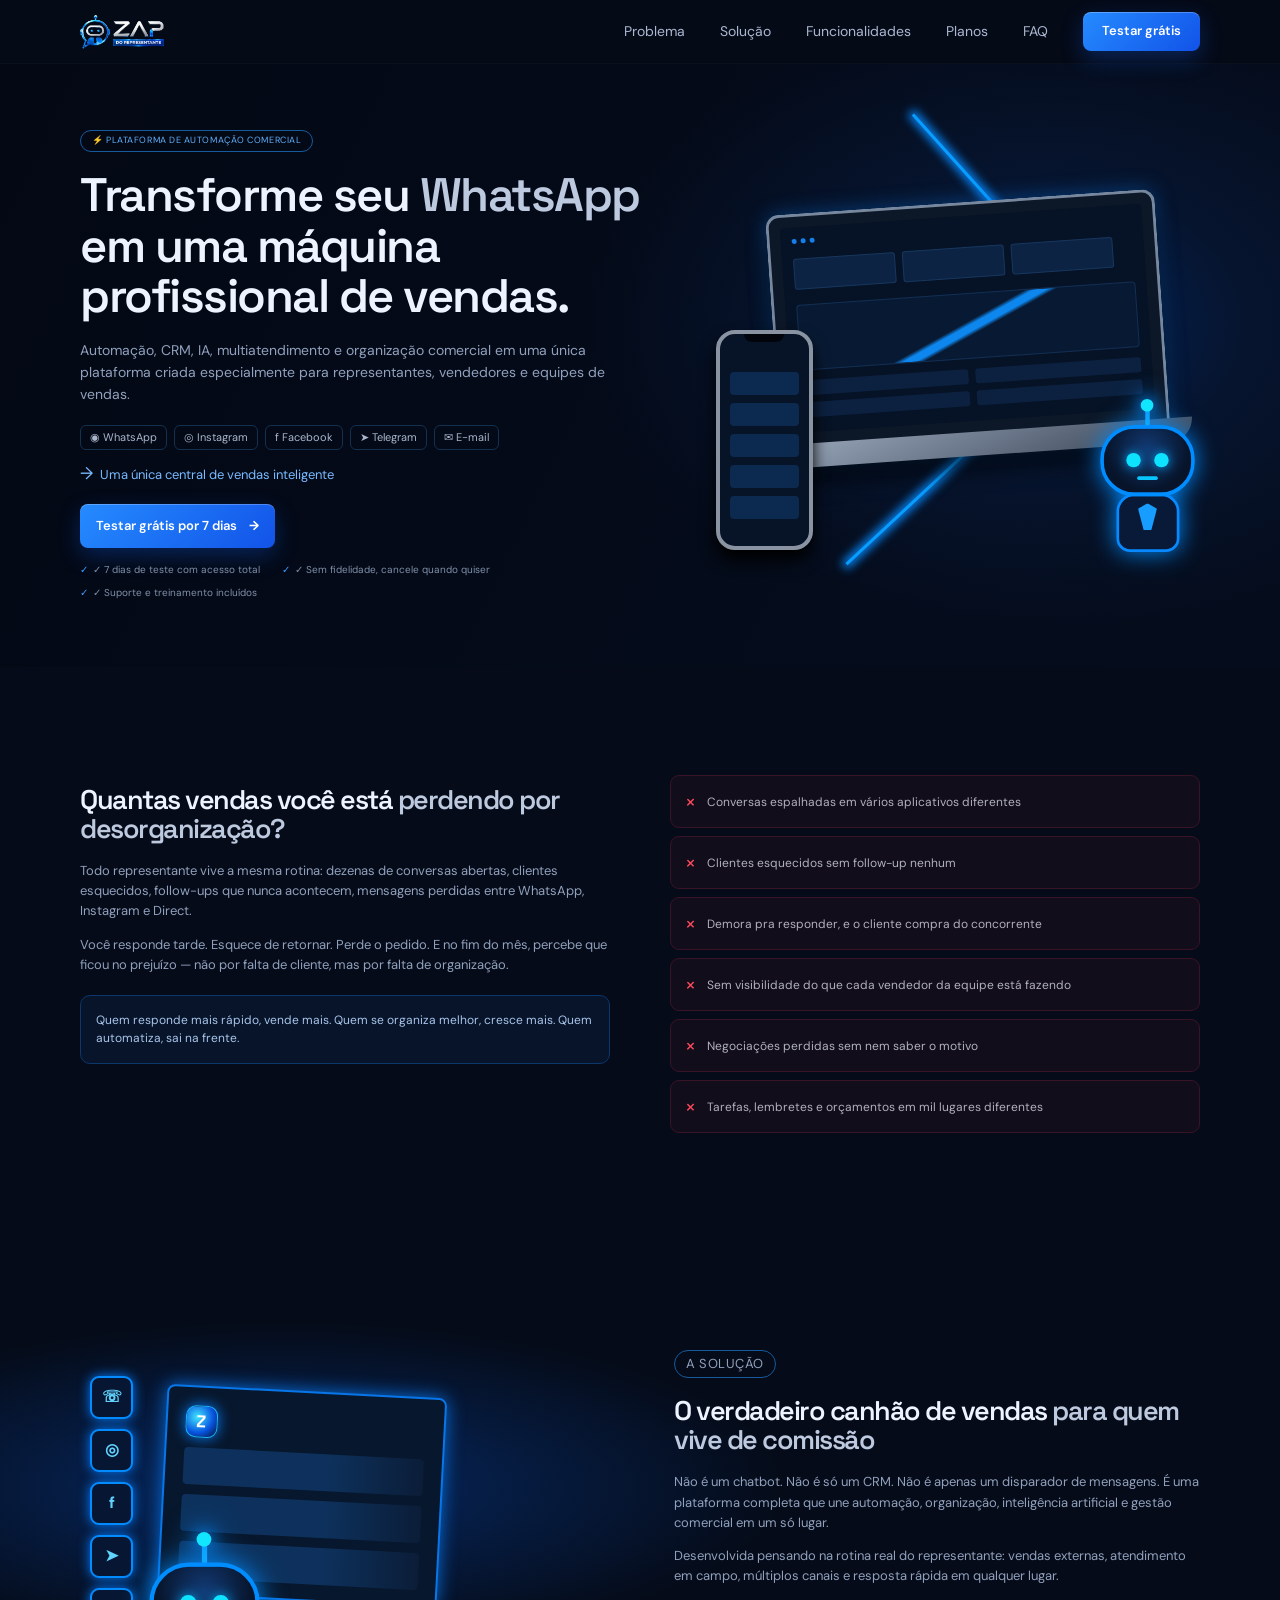
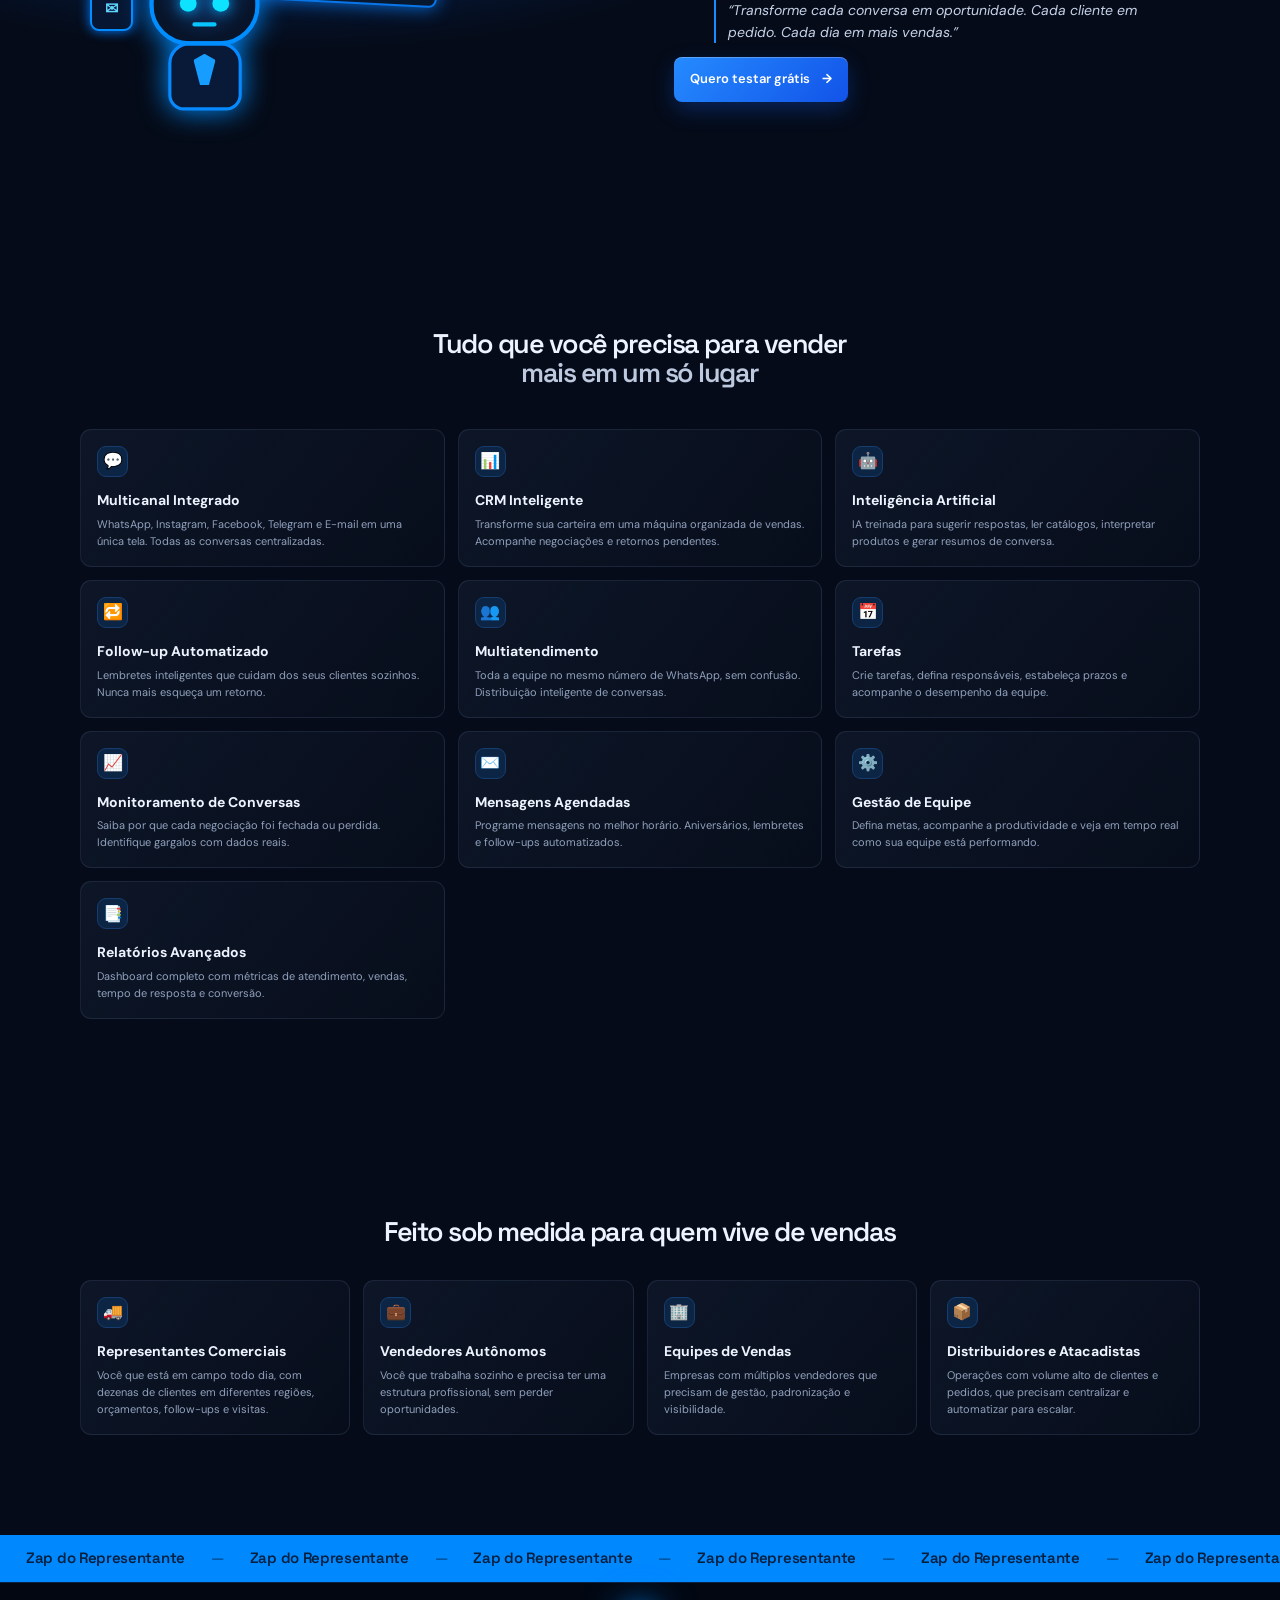
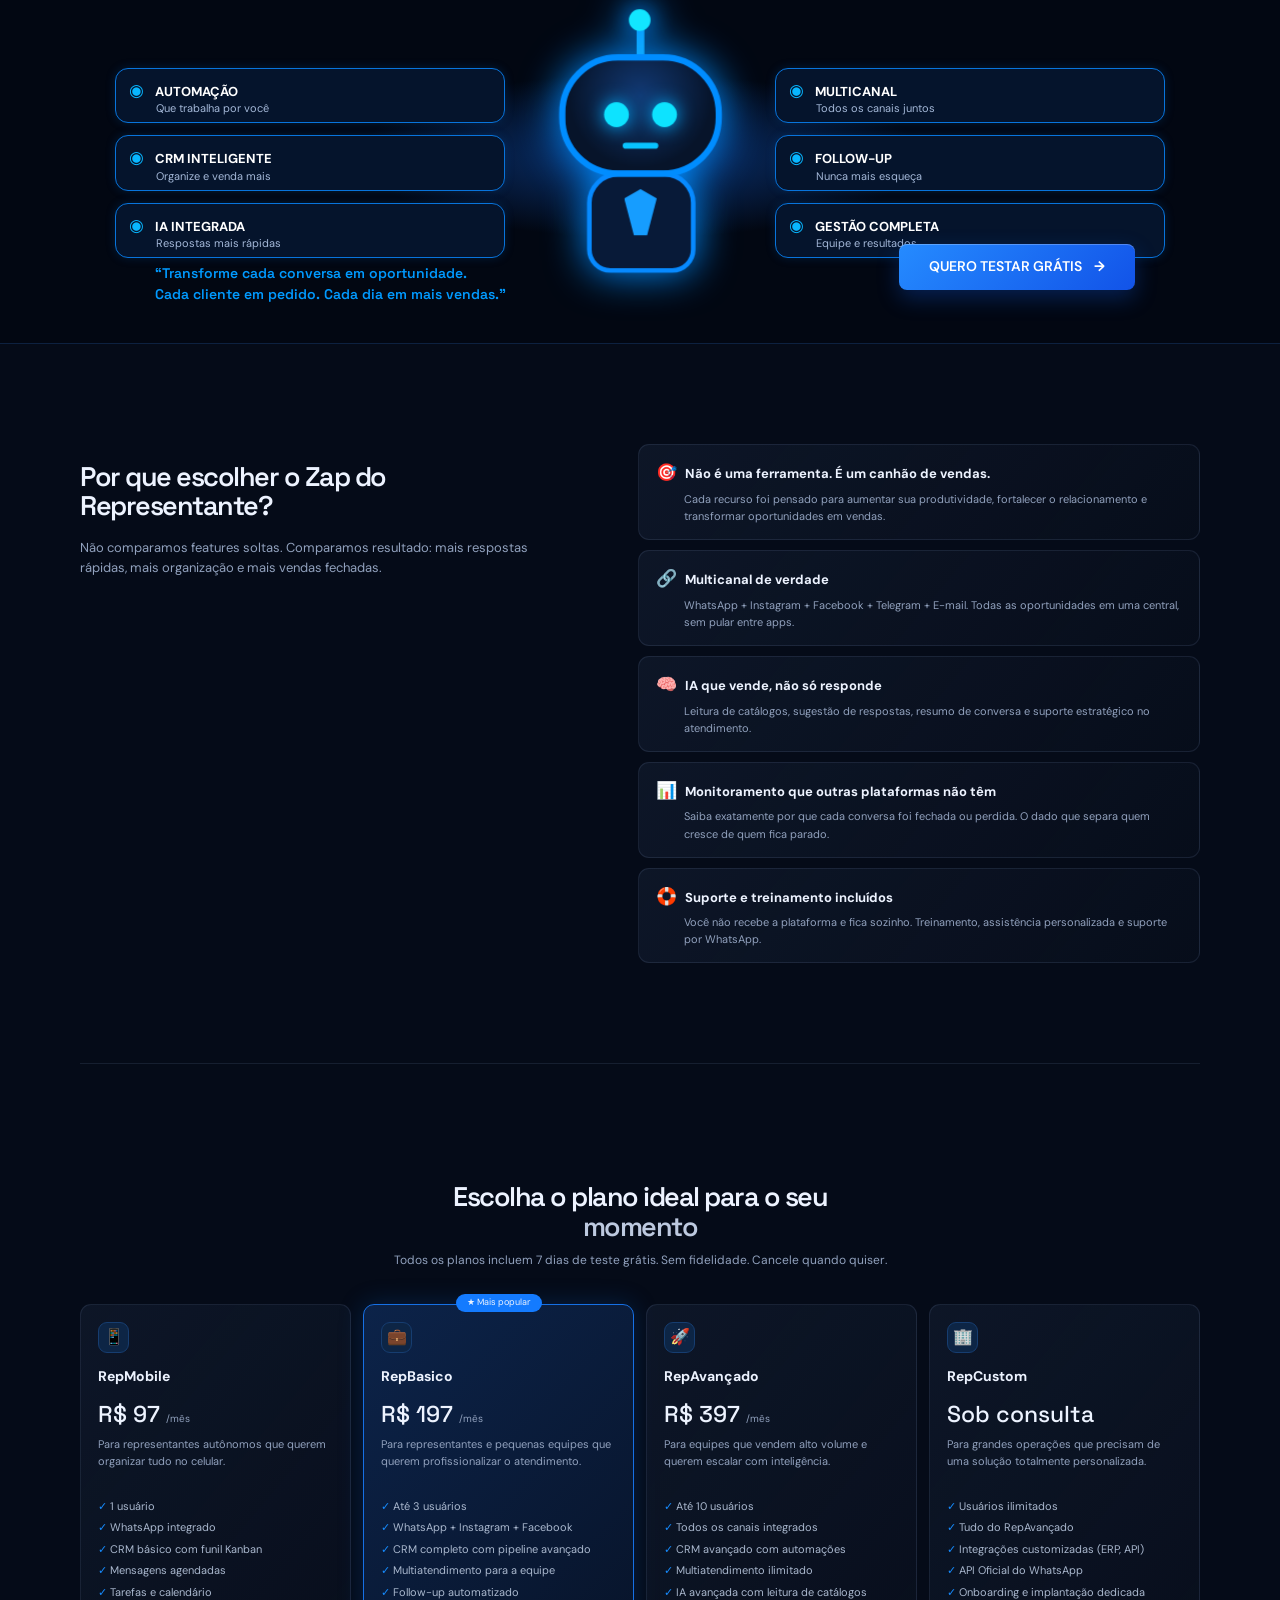
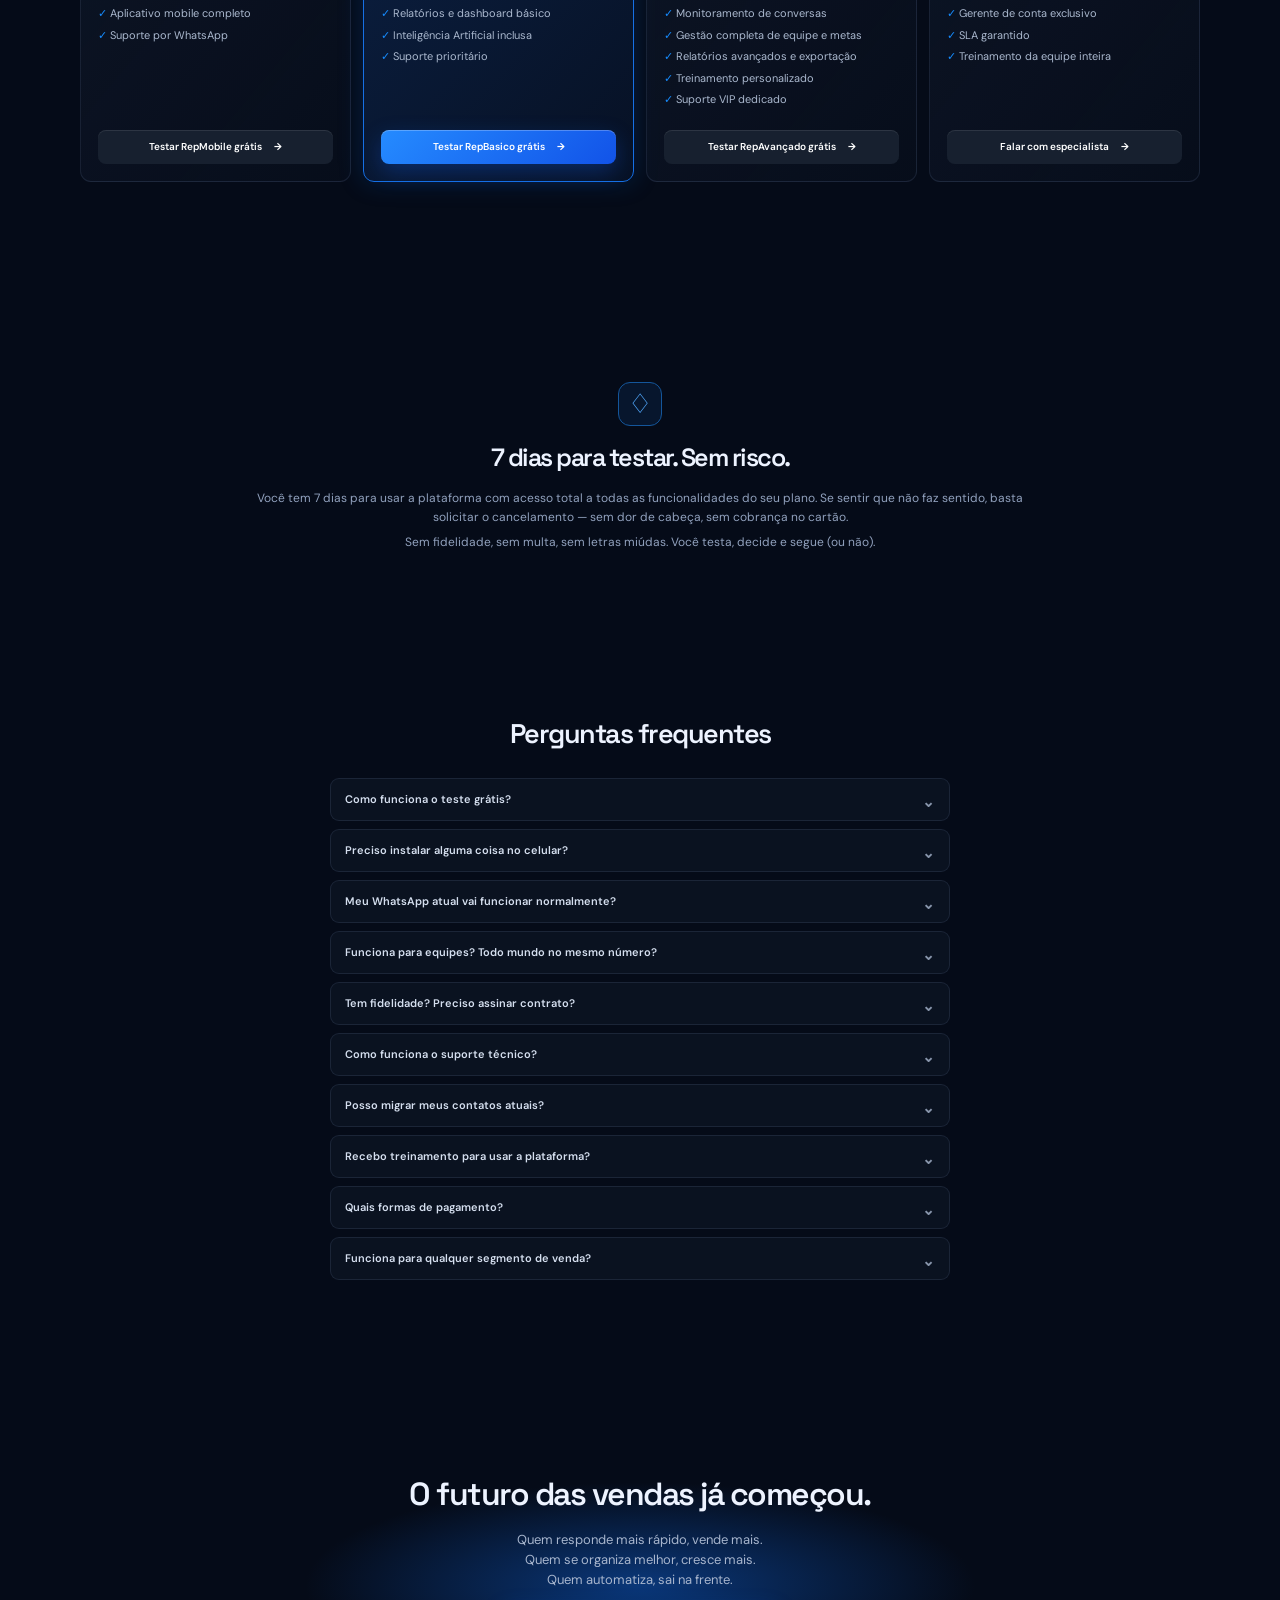
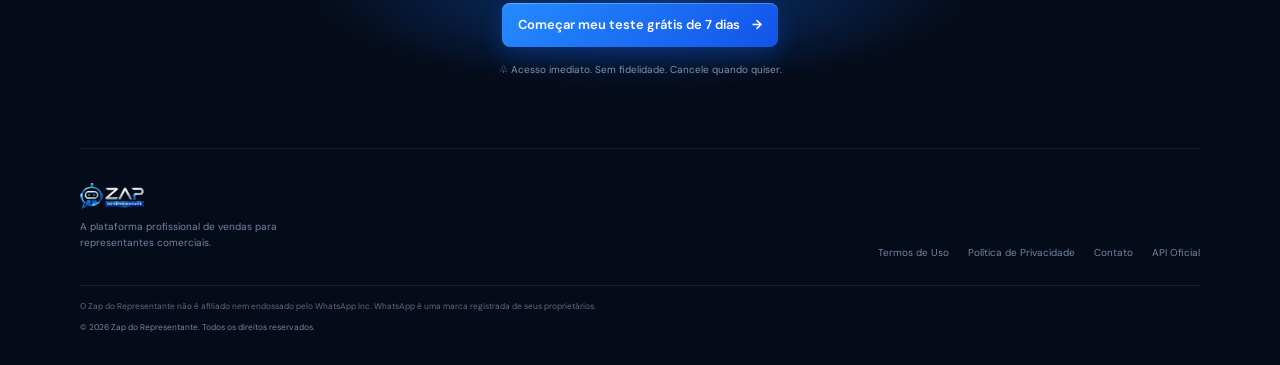
==== index.html @ e0dcef96 "feat: landing page do Zap do Representante Site estático a partir do design do Figma, com os ajustes" ====
<!doctype html>
<html lang="pt-BR">
  <head>
    <meta charset="UTF-8" />
    <meta name="viewport" content="width=device-width, initial-scale=1.0" />
    <meta name="description" content="Zap do Representante: automação comercial, CRM e atendimento multicanal para equipes de vendas." />
    <meta name="theme-color" content="#050b18" />
    <title>Zap do Representante | Venda mais, com organização</title>
    <link rel="canonical" href="https://zapdorepresentante.com/" />
    <link rel="icon" type="image/png" href="assets/img/icone.png" />
    <link rel="apple-touch-icon" href="assets/img/icone.png" />
    <meta property="og:type" content="website" />
    <meta property="og:locale" content="pt_BR" />
    <meta property="og:site_name" content="Zap do Representante" />
    <meta property="og:url" content="https://zapdorepresentante.com/" />
    <meta property="og:title" content="Zap do Representante | Venda mais, com organização" />
    <meta property="og:description" content="Automação, CRM, IA e multiatendimento em uma única plataforma para representantes, vendedores e equipes de vendas. 7 dias grátis." />
    <meta property="og:image" content="https://zapdorepresentante.com/assets/img/og.jpg" />
    <meta property="og:image:width" content="1200" />
    <meta property="og:image:height" content="630" />
    <meta name="twitter:card" content="summary_large_image" />
    <meta name="twitter:title" content="Zap do Representante | Venda mais, com organização" />
    <meta name="twitter:description" content="Automação, CRM, IA e multiatendimento em uma única plataforma para representantes, vendedores e equipes de vendas. 7 dias grátis." />
    <meta name="twitter:image" content="https://zapdorepresentante.com/assets/img/og.jpg" />
    <link rel="preconnect" href="https://fonts.googleapis.com" />
    <link rel="preconnect" href="https://fonts.gstatic.com" crossorigin />
    <link href="https://fonts.googleapis.com/css2?family=DM+Sans:wght@400;500;600;700&family=Space+Grotesk:wght@500;600;700&display=swap" rel="stylesheet" />
    <link rel="stylesheet" href="assets/css/styles.css" />
    <noscript><style>.reveal,.feature-card,.audience-card,.plan,.why-card{opacity:1;transform:none}</style></noscript>
  </head>
  <body>
    <header class="site-header" id="topo">
      <a class="brand" href="#topo" aria-label="Zap do Representante, início"><img src="assets/img/logo.png" alt="Zap do Representante" width="1022" height="413" /></a>
      <button class="menu-toggle" aria-controls="menu" aria-expanded="false" aria-label="Abrir menu"><span></span><span></span><span></span></button>
      <nav id="menu" class="main-nav" aria-label="Navegação principal">
        <a href="#problema">Problema</a><a href="#solucao">Solução</a><a href="#funcionalidades">Funcionalidades</a><a href="#planos">Planos</a><a href="#faq">FAQ</a>
        <a class="button button-small" href="https://app.zapdorepresentante.com/signup">Testar grátis</a>
      </nav>
    </header>

    <main>
      <section class="hero section-shell">
        <div class="hero-copy reveal">
          <p class="eyebrow">⚡ Plataforma de automação comercial</p>
          <h1>Transforme seu <span>WhatsApp</span> em uma máquina profissional de vendas.</h1>
          <p class="lead">Automação, CRM, IA, multiatendimento e organização comercial em uma única plataforma criada especialmente para representantes, vendedores e equipes de vendas.</p>
          <div class="channels"><span>◉ WhatsApp</span><span>◎ Instagram</span><span>f Facebook</span><span>➤ Telegram</span><span>✉ E-mail</span></div>
          <p class="arrow-line">Uma única central de vendas inteligente</p>
          <a class="button" href="https://app.zapdorepresentante.com/signup">Testar grátis por 7 dias <b>→</b></a>
          <div class="hero-notes"><span>✓ 7 dias de teste com acesso total</span><span>✓ Sem fidelidade, cancele quando quiser</span><span>✓ Suporte e treinamento incluídos</span></div>
        </div>
        <div class="hero-art reveal" aria-label="Painel de vendas em um notebook e celular">
          <div class="beam beam-one"></div><div class="beam beam-two"></div>
          <div class="laptop"><div class="screen"><div class="dashboard"><div class="dash-head"><i></i><i></i><i></i></div><div class="metrics"><b></b><b></b><b></b></div><div class="chart"></div><div class="dash-list"><span></span><span></span><span></span><span></span></div></div></div><div class="keyboard"></div></div>
          <div class="phone"><div class="phone-notch"></div><div class="phone-list"><b></b><b></b><b></b><b></b><b></b></div></div>
          <div class="bot"><div class="antenna"></div><div class="bot-head"><i></i><i></i><b></b></div><div class="bot-body"><i></i></div></div>
        </div>
      </section>

      <section id="problema" class="problem section-shell">
        <div><h2>Quantas vendas você está <span>perdendo por desorganização?</span></h2><p>Todo representante vive a mesma rotina: dezenas de conversas abertas, clientes esquecidos, follow-ups que nunca acontecem, mensagens perdidas entre WhatsApp, Instagram e Direct.</p><p>Você responde tarde. Esquece de retornar. Perde o pedido. E no fim do mês, percebe que ficou no prejuízo — não por falta de cliente, mas por falta de organização.</p><aside>Quem responde mais rápido, vende mais. Quem se organiza melhor, cresce mais. Quem automatiza, sai na frente.</aside></div>
        <ul class="pain-list"><li>Conversas espalhadas em vários aplicativos diferentes</li><li>Clientes esquecidos sem follow-up nenhum</li><li>Demora pra responder, e o cliente compra do concorrente</li><li>Sem visibilidade do que cada vendedor da equipe está fazendo</li><li>Negociações perdidas sem nem saber o motivo</li><li>Tarefas, lembretes e orçamentos em mil lugares diferentes</li></ul>
      </section>

      <section id="solucao" class="solution section-shell">
        <div class="solution-art"><div class="channel-stack"><b>☏</b><b>◎</b><b>f</b><b>➤</b><b>✉</b></div><div class="mini-dashboard"><span class="brand-mark">Z</span><div></div><div></div><div></div></div><div class="bot bot-small"><div class="antenna"></div><div class="bot-head"><i></i><i></i><b></b></div><div class="bot-body"><i></i></div></div></div>
        <div><p class="section-label">A solução</p><h2>O verdadeiro canhão de vendas <span>para quem vive de comissão</span></h2><p>Não é um chatbot. Não é só um CRM. Não é apenas um disparador de mensagens. É uma plataforma completa que une automação, organização, inteligência artificial e gestão comercial em um só lugar.</p><p>Desenvolvida pensando na rotina real do representante: vendas externas, atendimento em campo, múltiplos canais e resposta rápida em qualquer lugar.</p><blockquote>“Transforme cada conversa em oportunidade. Cada cliente em pedido. Cada dia em mais vendas.”</blockquote><a class="button" href="https://app.zapdorepresentante.com/signup">Quero testar grátis <b>→</b></a></div>
      </section>

      <section id="funcionalidades" class="section-shell features"><h2 class="centered">Tudo que você precisa para vender <span>mais em um só lugar</span></h2><div class="feature-grid" id="feature-grid"></div></section>
      <section class="section-shell audience"><h2 class="centered">Feito sob medida para quem vive de vendas</h2><div class="audience-grid" id="audience-grid"></div></section>
      <div class="marquee" aria-hidden="true"><div class="marquee-track"><span>Zap do Representante</span><span>Zap do Representante</span><span>Zap do Representante</span><span>Zap do Representante</span><span>Zap do Representante</span><span>Zap do Representante</span><span>Zap do Representante</span><span>Zap do Representante</span><span>Zap do Representante</span><span>Zap do Representante</span><span>Zap do Representante</span><span>Zap do Representante</span></div></div>
      <section class="bot-banner"><div class="bot-banner-inner"><div class="callout-list"><span>◉ <b>AUTOMAÇÃO</b><small>Que trabalha por você</small></span><span>◉ <b>CRM INTELIGENTE</b><small>Organize e venda mais</small></span><span>◉ <b>IA INTEGRADA</b><small>Respostas mais rápidas</small></span></div><div class="banner-bot bot"><div class="antenna"></div><div class="bot-head"><i></i><i></i><b></b></div><div class="bot-body"><i></i></div></div><div class="callout-list"><span>◉ <b>MULTICANAL</b><small>Todos os canais juntos</small></span><span>◉ <b>FOLLOW-UP</b><small>Nunca mais esqueça</small></span><span>◉ <b>GESTÃO COMPLETA</b><small>Equipe e resultados</small></span></div><div class="banner-quote">“Transforme cada conversa em oportunidade.<br> Cada cliente em pedido. Cada dia em mais vendas.”</div><a class="button" href="https://app.zapdorepresentante.com/signup">Quero testar grátis <b>→</b></a></div></section>
      <section class="why section-shell"><div><h2>Por que escolher o Zap do Representante?</h2><p>Não comparamos features soltas. Comparamos resultado: mais respostas rápidas, mais organização e mais vendas fechadas.</p></div><div class="why-list" id="why-list"><p class="why-note">Integração com API Oficial do WhatsApp disponível para operações que precisam de estabilidade e verificação.</p></div></section>
      <section id="planos" class="plans section-shell"><h2 class="centered">Escolha o plano ideal para o seu <span>momento</span></h2><p class="subtitle">Todos os planos incluem 7 dias de teste grátis. Sem fidelidade. Cancele quando quiser.</p><div class="plans-grid" id="plans-grid"></div></section>
      <section class="trial section-shell"><div class="shield">♢</div><h2>7 dias para testar. Sem risco.</h2><p>Você tem 7 dias para usar a plataforma com acesso total a todas as funcionalidades do seu plano. Se sentir que não faz sentido, basta solicitar o cancelamento — sem dor de cabeça, sem cobrança no cartão.</p><p>Sem fidelidade, sem multa, sem letras miúdas. Você testa, decide e segue (ou não).</p></section>
      <section id="faq" class="faq section-shell"><h2 class="centered">Perguntas frequentes</h2><div id="faq-list"></div></section>
      <section class="final-cta"><div><h2>O futuro das vendas já começou.</h2><p>Quem responde mais rápido, vende mais.<br>Quem se organiza melhor, cresce mais.<br>Quem automatiza, sai na frente.</p><a class="button" href="https://app.zapdorepresentante.com/signup">Começar meu teste grátis de 7 dias <b>→</b></a><small>♧ Acesso imediato. Sem fidelidade. Cancele quando quiser.</small></div></section>
    </main>
    <footer><div><a class="brand" href="#topo"><img src="assets/img/logo.png" alt="Zap do Representante" width="1022" height="413" /></a><p>A plataforma profissional de vendas para representantes comerciais.</p></div><div class="footer-links"><div class="socials"><a data-rede="instagram" aria-label="Instagram">◎</a><a data-rede="facebook" aria-label="Facebook">f</a><a data-rede="linkedin" aria-label="LinkedIn">in</a><a data-rede="email" aria-label="E-mail">✉</a></div><a href="https://app.zapdorepresentante.com/terms-of-use">Termos de Uso</a><a href="https://app.zapdorepresentante.com/privacy-policy">Política de Privacidade</a><a data-contato href="#planos">Contato</a><a href="#planos">API Oficial</a></div><small><span class="disclaimer">O Zap do Representante não é afiliado nem endossado pelo WhatsApp Inc. WhatsApp é uma marca registrada de seus proprietários.</span>© 2026 Zap do Representante. Todos os direitos reservados.</small></footer>
    <script src="assets/js/main.js"></script>
  </body>
</html>
---- assets/css/styles.css ----
:root{--bg:#050b18;--surface:#0a1222;--surface-2:#0d1728;--line:rgba(151,175,216,.12);--text:#edf3ff;--muted:#91a1bd;--blue:#087dff;--cyan:#03b9ff;--max:1120px}*{box-sizing:border-box}html{scroll-behavior:smooth}body{margin:0;background:var(--bg);color:var(--text);font-family:"DM Sans",sans-serif;line-height:1.55}a{text-decoration:none;color:inherit}.site-header{height:64px;background:#050a17;display:flex;align-items:center;justify-content:space-between;padding:0 max(28px,calc((100% - var(--max))/2));position:sticky;top:0;z-index:20;border-bottom:1px solid rgba(255,255,255,.025)}.brand{display:flex;align-items:center;gap:8px;font:600 18px "Space Grotesk";letter-spacing:-.7px}.brand small{font:700 5px "DM Sans";display:block;letter-spacing:.3px;text-align:center;color:#58aaff}.brand-mark{height:32px;width:32px;display:grid;place-items:center;border-radius:10px;color:white;font:bold 17px "Space Grotesk";background:radial-gradient(circle at 35% 35%,#40e6ff,#0752df 58%,#071229);border:1px solid #17b7ff;box-shadow:0 0 14px #057eff}.main-nav{display:flex;align-items:center;gap:35px;color:#aab7d0;font-size:14px}.main-nav>a:not(.button):hover{color:#fff}.button{display:inline-flex;align-items:center;justify-content:center;gap:12px;padding:12px 16px;border-radius:8px;color:#fff;font-size:13px;font-weight:600;background:linear-gradient(135deg,#258bff,#1253e8);box-shadow:0 8px 22px rgba(17,99,255,.28),inset 0 1px rgba(255,255,255,.25);transition:transform .2s,filter .2s}.button:hover{transform:translateY(-2px);filter:brightness(1.14)}.button-small{padding:9px 19px}.menu-toggle{display:none;background:none;border:0}.section-shell{max-width:var(--max);margin:auto;padding:100px 0}.hero{max-width:none;min-height:515px;padding:66px max(36px,calc((100% - var(--max))/2));display:grid;grid-template-columns:1.06fr .94fr;align-items:center;overflow:hidden;position:relative;background:radial-gradient(ellipse 55% 80% at 81% 43%,#05245a 0%,#06142e 30%,transparent 64%),linear-gradient(115deg,#030814,#050d1d)}.hero h1,.section-shell h2,.final-cta h2{font:600 clamp(31px,4vw,47px)/1.08 "Space Grotesk";letter-spacing:-1.5px;margin:18px 0}.hero h1 span,h2 span{color:#bdc9df}.lead{max-width:570px;color:var(--muted);font-size:14px}.eyebrow,.section-label{width:max-content;margin:0;padding:3px 11px;border:1px solid #165a9d;border-radius:999px;color:#61aef8;text-transform:uppercase;letter-spacing:.55px;font-size:9px}.channels{display:flex;gap:7px;flex-wrap:wrap;margin:20px 0 10px}.channels span{border:1px solid #14304f;padding:3px 9px;border-radius:6px;font-size:11px;color:#a9b6cb}.arrow-line{font-size:13px;color:#7abaff;margin:0 0 17px}.arrow-line:before{content:'→';font-size:17px;margin-right:7px}.hero-notes{display:flex;flex-wrap:wrap;gap:8px 22px;margin-top:14px;color:#8090a9;font-size:10px}.hero-notes span:before{content:'✓';color:#3d9dff;margin-right:5px}.hero-art{height:420px;position:relative}.beam{position:absolute;height:3px;width:70%;background:#079eff;box-shadow:0 0 10px 3px #078aff;transform:rotate(48deg);right:-20px;top:95px}.beam-two{transform:rotate(-43deg);top:282px;right:35px}.laptop{width:390px;height:248px;border:3px solid #77879d;border-bottom:11px solid #465365;border-radius:13px 13px 5px 5px;position:absolute;right:7%;top:47px;transform:rotate(-4deg);background:#0c1727;box-shadow:0 21px 20px #0008,0 0 20px #0c78e466}.screen{margin:11px;height:205px;border-radius:4px;background:#061225;padding:11px}.dash-head{display:flex;gap:4px}.dash-head i{height:5px;width:5px;border-radius:50%;background:#147fea}.metrics{display:flex;gap:7px;margin:15px 0}.metrics b{width:30%;height:31px;border-radius:3px;background:#0c2344;border:1px solid #17375f}.chart{height:66px;border:1px solid #132f54;border-radius:4px;background:linear-gradient(155deg,transparent 48%,#0d86ee 50% 53%,transparent 55%),#081a33}.dash-list{display:grid;grid-template-columns:1fr 1fr;gap:7px;margin-top:10px}.dash-list span{height:15px;background:#0c2140;border-radius:3px}.keyboard{height:24px;margin:0 -25px;background:linear-gradient(160deg,#9caabe,#3b4657);border-radius:0 0 30px 30px}.phone{position:absolute;left:8%;bottom:25px;height:220px;width:97px;border:4px solid #8993a2;border-radius:19px;background:#071326;box-shadow:0 10px 16px #000}.phone-notch{width:40px;height:8px;border-radius:0 0 8px 8px;background:#02050b;margin:auto}.phone-list{padding:22px 10px}.phone-list b{display:block;height:23px;border-radius:4px;background:#0c294f;margin:8px 0}.bot{position:absolute;filter:drop-shadow(0 0 13px #008dff)}.bot-head{width:105px;height:79px;border:4px solid #008dff;border-radius:38px;background:radial-gradient(circle at 50% 32%,#123a75,#07142a 68%);position:relative}.bot-head i{position:absolute;width:16px;height:16px;background:#0de3ff;border-radius:50%;top:27px;box-shadow:0 0 12px #00aeff}.bot-head i:first-child{left:25px}.bot-head i:nth-child(2){right:25px}.bot-head b{position:absolute;background:#08c4ff;height:4px;width:23px;border-radius:5px;bottom:14px;left:37px}.antenna{height:22px;width:5px;background:#0da8ff;position:absolute;left:50px;top:-20px}.antenna:before{content:'';position:absolute;width:14px;height:14px;border-radius:50%;background:#12e6ff;left:-5px;top:-9px;box-shadow:0 0 15px #008cff}.bot-body{height:65px;width:70px;border:3px solid #078aff;border-radius:20px 20px 15px 15px;margin:-3px auto 0;background:#081a38}.bot-body i{display:block;background:#169dff;width:21px;height:30px;clip-path:polygon(50% 0,100% 20%,70% 100%,30% 100%,0 20%);margin:8px auto}.hero-art>.bot{right:0;bottom:16px;transform:scale(.9)}.problem{display:grid;grid-template-columns:1fr 1fr;gap:60px}.problem h2,.solution h2,.why h2{font-size:27px}.problem p,.solution p,.why p{font-size:13px;color:var(--muted)}.problem aside{background:#07142a;border:1px solid #0b376d;border-radius:10px;padding:15px;color:#a9c5ea;font-size:12px;margin-top:20px}.pain-list{padding:0;margin:0;align-self:center;list-style:none}.pain-list li{background:#110d1b;border:1px solid #391326;color:#b1b0bd;border-radius:9px;padding:10px 14px;margin:8px 0;font-size:12px}.pain-list li:before{content:'×';color:#ff4a5d;font-size:20px;vertical-align:-2px;margin-right:11px}.solution{display:grid;grid-template-columns:1fr 1fr;gap:68px;align-items:center;max-width:none;padding:100px max(36px,calc((100% - var(--max))/2));background:radial-gradient(ellipse at 22% 43%,#062963,transparent 36%)}.solution-art{height:370px;position:relative}.channel-stack{position:absolute;display:grid;gap:10px;left:10px;top:35px}.channel-stack b{width:43px;height:43px;display:grid;place-items:center;border:2px solid #038cff;color:#60d4ff;background:#071733;border-radius:9px;box-shadow:0 0 12px #007bff}.mini-dashboard{width:280px;height:210px;position:absolute;top:50px;left:82px;background:#07172d;border:2px solid #0876e8;border-radius:8px;transform:rotate(3deg);padding:18px;box-shadow:0 0 18px #086dda}.mini-dashboard>div{height:37px;margin:10px 0;background:linear-gradient(90deg,#0d315c 60%,#0b1d38);border-radius:4px}.bot-small{left:72px;bottom:4px;transform:scale(1.05)}.solution blockquote{border-left:2px solid #168eff;padding-left:12px;color:#c7d3e8;font-style:italic;font-size:14px}.centered{text-align:center;font-size:27px!important}.centered span{display:block}.feature-grid{display:grid;grid-template-columns:repeat(3,1fr);gap:13px;margin-top:42px}.feature-card,.audience-card,.plan,.why-card{border:1px solid var(--line);border-radius:11px;background:linear-gradient(130deg,rgba(18,28,47,.68),rgba(9,16,30,.5));padding:16px;transition:transform .25s,border-color .25s}.feature-card:hover,.audience-card:hover,.plan:hover,.why-card:hover{transform:translateY(-4px);border-color:#1765bd}.feature-card i,.audience-card i,.plan>i{height:31px;width:31px;display:grid;place-items:center;border-radius:9px;background:#0d2545;border:1px solid #163d70;font-style:normal}.feature-card h3,.audience-card h3,.plan h3{font-size:14px;margin:13px 0 4px}.feature-card p,.audience-card p{color:var(--muted);font-size:11px;margin:0}.audience{padding-top:80px}.audience-grid{display:grid;grid-template-columns:repeat(4,1fr);gap:13px;margin-top:34px}.bot-banner{background:radial-gradient(ellipse at 50% 48%,#0a3475,transparent 31%),#020712;border-block:1px solid #0d2140}.bot-banner-inner{max-width:1050px;margin:auto;min-height:360px;position:relative;display:grid;grid-template-columns:1fr 230px 1fr;align-items:center;gap:20px}.callout-list{display:grid;gap:12px}.callout-list span{border:1px solid #0874dc;background:#05142c;border-radius:13px;padding:8px 13px;color:#08b6ff;font-size:17px;box-shadow:0 0 10px #0652a544}.callout-list b{font-size:13px;color:#fff;display:inline-block;margin-left:6px}.callout-list small{font-size:11px;color:#a4b8d8;display:block;margin-left:27px;line-height:1}.banner-bot{position:relative;margin:auto;transform:scale(1.55)}.banner-quote{position:absolute;bottom:39px;left:40px;color:#009aff;font:600 14px/1.45 "Space Grotesk"}.bot-banner .button{position:absolute;right:30px;bottom:53px;text-transform:uppercase;font-size:14px;padding-inline:30px}.why{display:grid;grid-template-columns:.92fr 1.08fr;gap:80px}.why-list{display:grid;gap:10px}.why-card{padding:14px 17px}.why-card i{font-style:normal;font-size:17px;margin-right:8px}.why-card h3{display:inline;font-size:13px}.why-card p{font-size:11px;margin:5px 0 0 28px}.plans{border-top:1px solid var(--line)}.subtitle{text-align:center;color:var(--muted);font-size:12px;margin:-8px 0 35px}.plans-grid{display:grid;grid-template-columns:repeat(4,1fr);gap:12px}.plan{position:relative;padding:17px;display:flex;flex-direction:column}.plan.popular{border-color:#1670e5;background:linear-gradient(135deg,#0c2349,#071124);box-shadow:0 0 25px #0b5cc142}.plan em{font-style:normal;position:absolute;top:-11px;left:50%;transform:translateX(-50%);white-space:nowrap;background:#147bff;padding:2px 11px;border-radius:9px;font-size:9px}.price{font:500 23px "Space Grotesk";margin:7px 0}.price small{font:400 10px "DM Sans";color:var(--muted)}.plan>p{font-size:11px;color:var(--muted);min-height:50px;margin:0}.plan ul{padding:0;list-style:none;color:#aab8ce;font-size:11px;line-height:1.95;margin:10px 0 auto}.plan li::first-letter{color:#168cff}.plan .button{margin-top:20px;font-size:10px;padding:9px}.button-muted{background:#17202f;box-shadow:inset 0 1px #ffffff18}.trial{text-align:center;max-width:800px;padding-bottom:92px}.trial h2{font-size:25px}.trial p{color:var(--muted);font-size:12px;margin:7px 0}.shield{height:44px;width:44px;margin:auto;border-radius:12px;display:grid;place-items:center;color:#52aaff;border:1px solid #14569b;background:#07162d;font-size:27px}.faq{max-width:620px;padding-top:50px}.faq h2{margin-bottom:30px}details{border:1px solid var(--line);background:#0a1220;border-radius:9px;padding:0 14px;margin:8px 0;color:#d5dfef;font-size:11px}summary{padding:12px 0;cursor:pointer;list-style:none;font-weight:600}summary b{float:right;color:#8996ac;font-size:15px;transition:transform .2s}details[open] summary b{transform:rotate(180deg)}details p{color:var(--muted);padding:0 0 12px;margin:0}.final-cta{min-height:360px;display:grid;place-items:center;text-align:center;background:radial-gradient(ellipse at 50% 55%,#0a3779,transparent 37%)}.final-cta h2{font-size:32px}.final-cta p{font-size:13px;color:#a7b5cd}.final-cta small{display:block;color:#8190a5;font-size:10px;margin-top:15px}footer{max-width:var(--max);margin:auto;padding:34px 0 30px;border-top:1px solid var(--line);display:grid;grid-template-columns:1fr auto;gap:25px;color:#75859f;font-size:10px}footer p{max-width:240px}.footer-links{display:flex;gap:19px;align-items:end}.socials{position:absolute;margin-top:-29px;display:flex;gap:8px}.socials a{height:26px;width:26px;border:1px solid var(--line);border-radius:7px;display:grid;place-items:center;font-size:12px}footer small{grid-column:1/-1;border-top:1px solid var(--line);padding-top:15px}.reveal,.feature-card,.audience-card,.plan,.why-card{opacity:0;transform:translateY(16px);transition:opacity .55s ease,transform .55s ease}.visible{opacity:1;transform:none}@media(max-width:800px){.site-header{padding:0 20px}.menu-toggle{display:grid;gap:4px}.menu-toggle span{display:block;width:23px;height:2px;background:#dbe7ff}.main-nav{display:none;position:absolute;top:63px;left:0;right:0;padding:20px;background:#071022;flex-direction:column;gap:20px;border-bottom:1px solid var(--line)}.main-nav.open{display:flex}.hero,.solution{grid-template-columns:1fr;padding-inline:24px}.hero{padding-top:55px}.hero-art{height:335px;transform:scale(.82);transform-origin:center top}.hero h1{font-size:37px}.problem,.why{grid-template-columns:1fr;padding-inline:24px;gap:35px}.section-shell{padding:70px 24px}.feature-grid{grid-template-columns:1fr 1fr}.audience-grid,.plans-grid{grid-template-columns:1fr 1fr}.bot-banner-inner{padding:45px 24px 140px;grid-template-columns:1fr 1fr;gap:10px}.banner-bot{display:none}.banner-quote{left:24px;bottom:83px}.bot-banner .button{left:24px;right:auto;bottom:25px}.solution-art{order:2}.solution>div:last-child{order:1}footer{margin:0 24px}.footer-links{flex-wrap:wrap}.callout-list span{font-size:12px}}@media(max-width:480px){.hero-art{margin-left:-28px}.laptop{right:-15px}.phone{left:10px}.feature-grid,.audience-grid,.plans-grid{grid-template-columns:1fr}.hero-notes{display:grid;gap:5px}.channels{gap:4px}.bot-banner-inner{grid-template-columns:1fr}.callout-list:last-of-type{display:none}.centered{font-size:25px!important}footer{grid-template-columns:1fr}.footer-links{align-items:start;gap:12px}}

/* ===== logo real (substitui o "Z" desenhado em CSS) ===== */
.brand img{height:34px;width:auto;display:block}
footer .brand img{height:26px}

/* ===== faixa rolante da marca (existe no design do Figma) ===== */
.marquee{overflow:hidden;background:#0088ff;padding:11px 0;white-space:nowrap}
.marquee-track{display:inline-flex;gap:26px;padding-left:26px;animation:marquee 38s linear infinite;will-change:transform}
.marquee-track span{font:600 15px "Space Grotesk";color:#03203f;letter-spacing:-.3px}
.marquee-track span::after{content:'—';margin-left:26px;opacity:.5}
@keyframes marquee{to{transform:translateX(-50%)}}

/* ===== nota da API Oficial, na seção "Por que escolher" ===== */
.why-note{margin:2px 0 0;padding:12px 16px;border:1px dashed #1765bd;border-radius:11px;background:rgba(43,127,255,.06);color:#a9c5ea;font-size:11px;line-height:1.5}

/* ===== aviso legal do WhatsApp, no rodapé ===== */
.disclaimer{display:block;color:#5d6b80;margin-bottom:8px;line-height:1.5}

/* respeita quem pediu menos animação no sistema */
@media(prefers-reduced-motion:reduce){
  .marquee-track{animation:none}
  .reveal,.feature-card,.audience-card,.plan,.why-card{opacity:1;transform:none;transition:none}
}
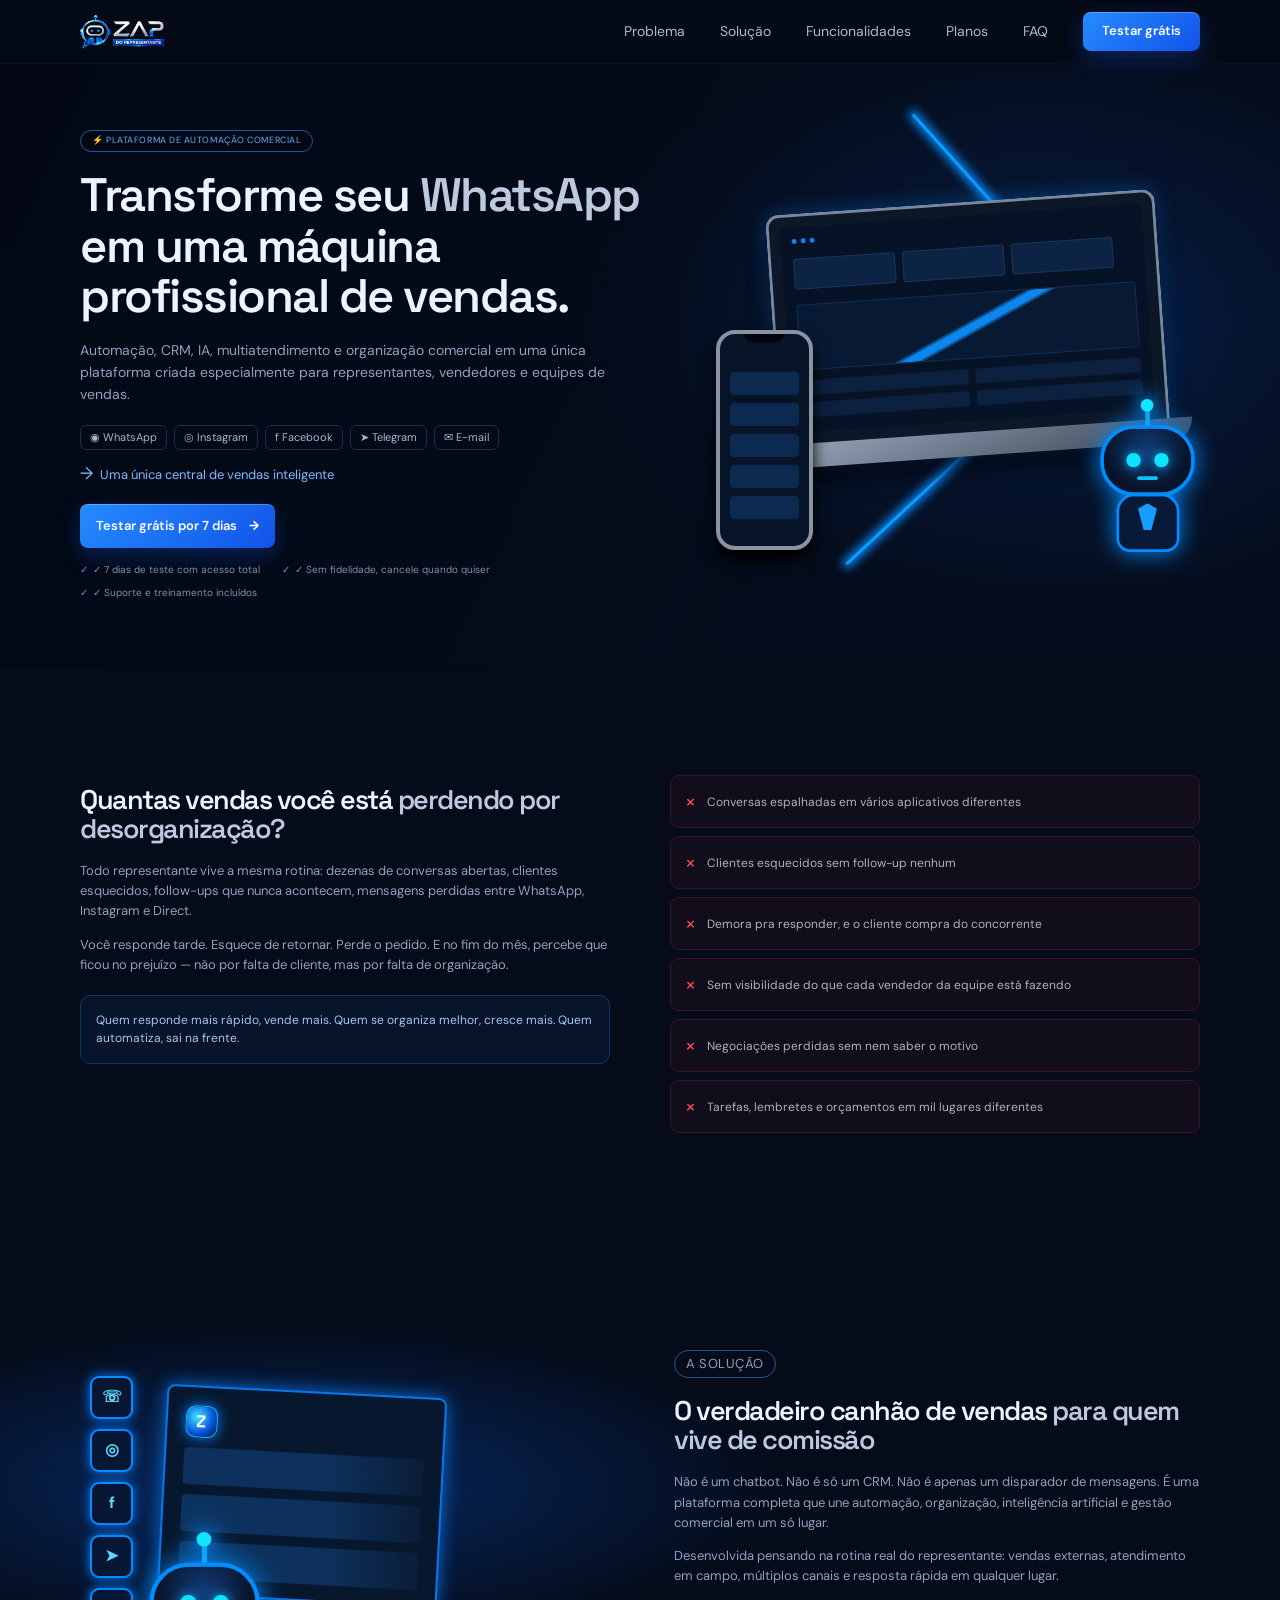
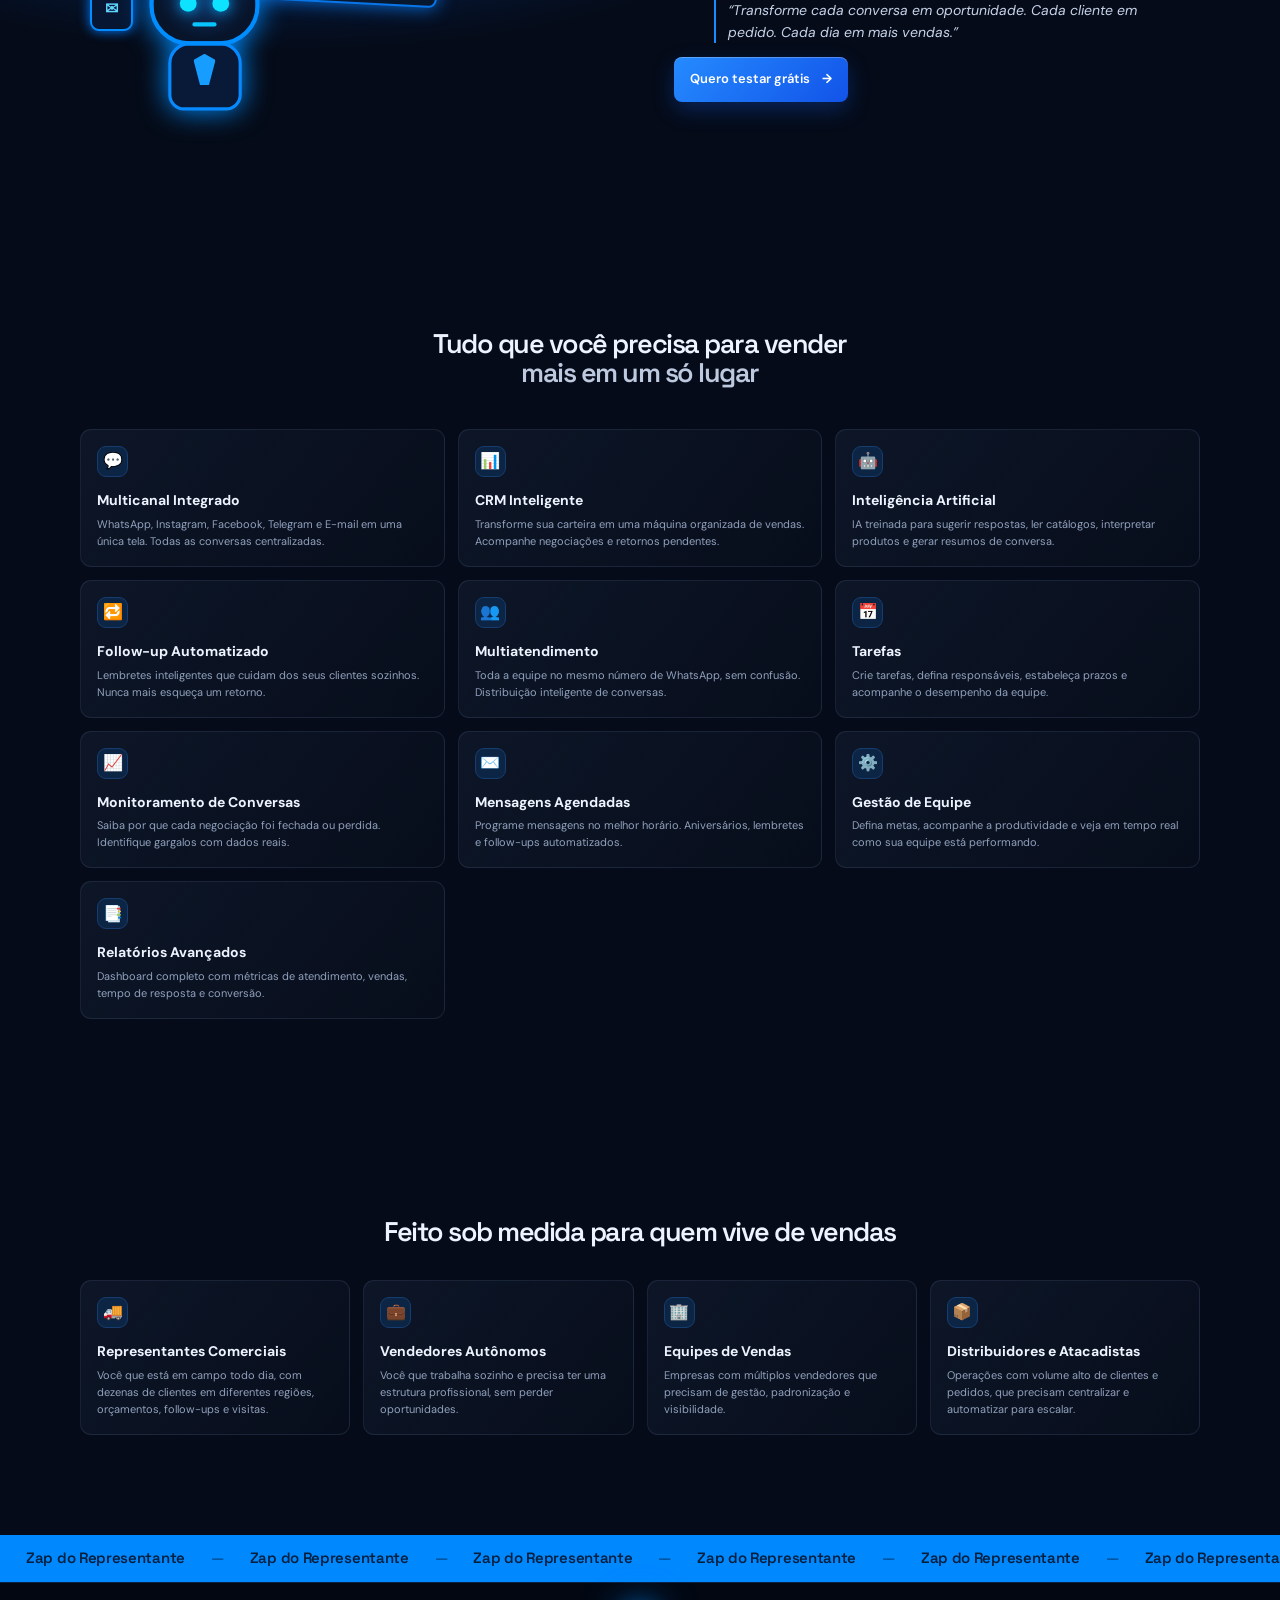
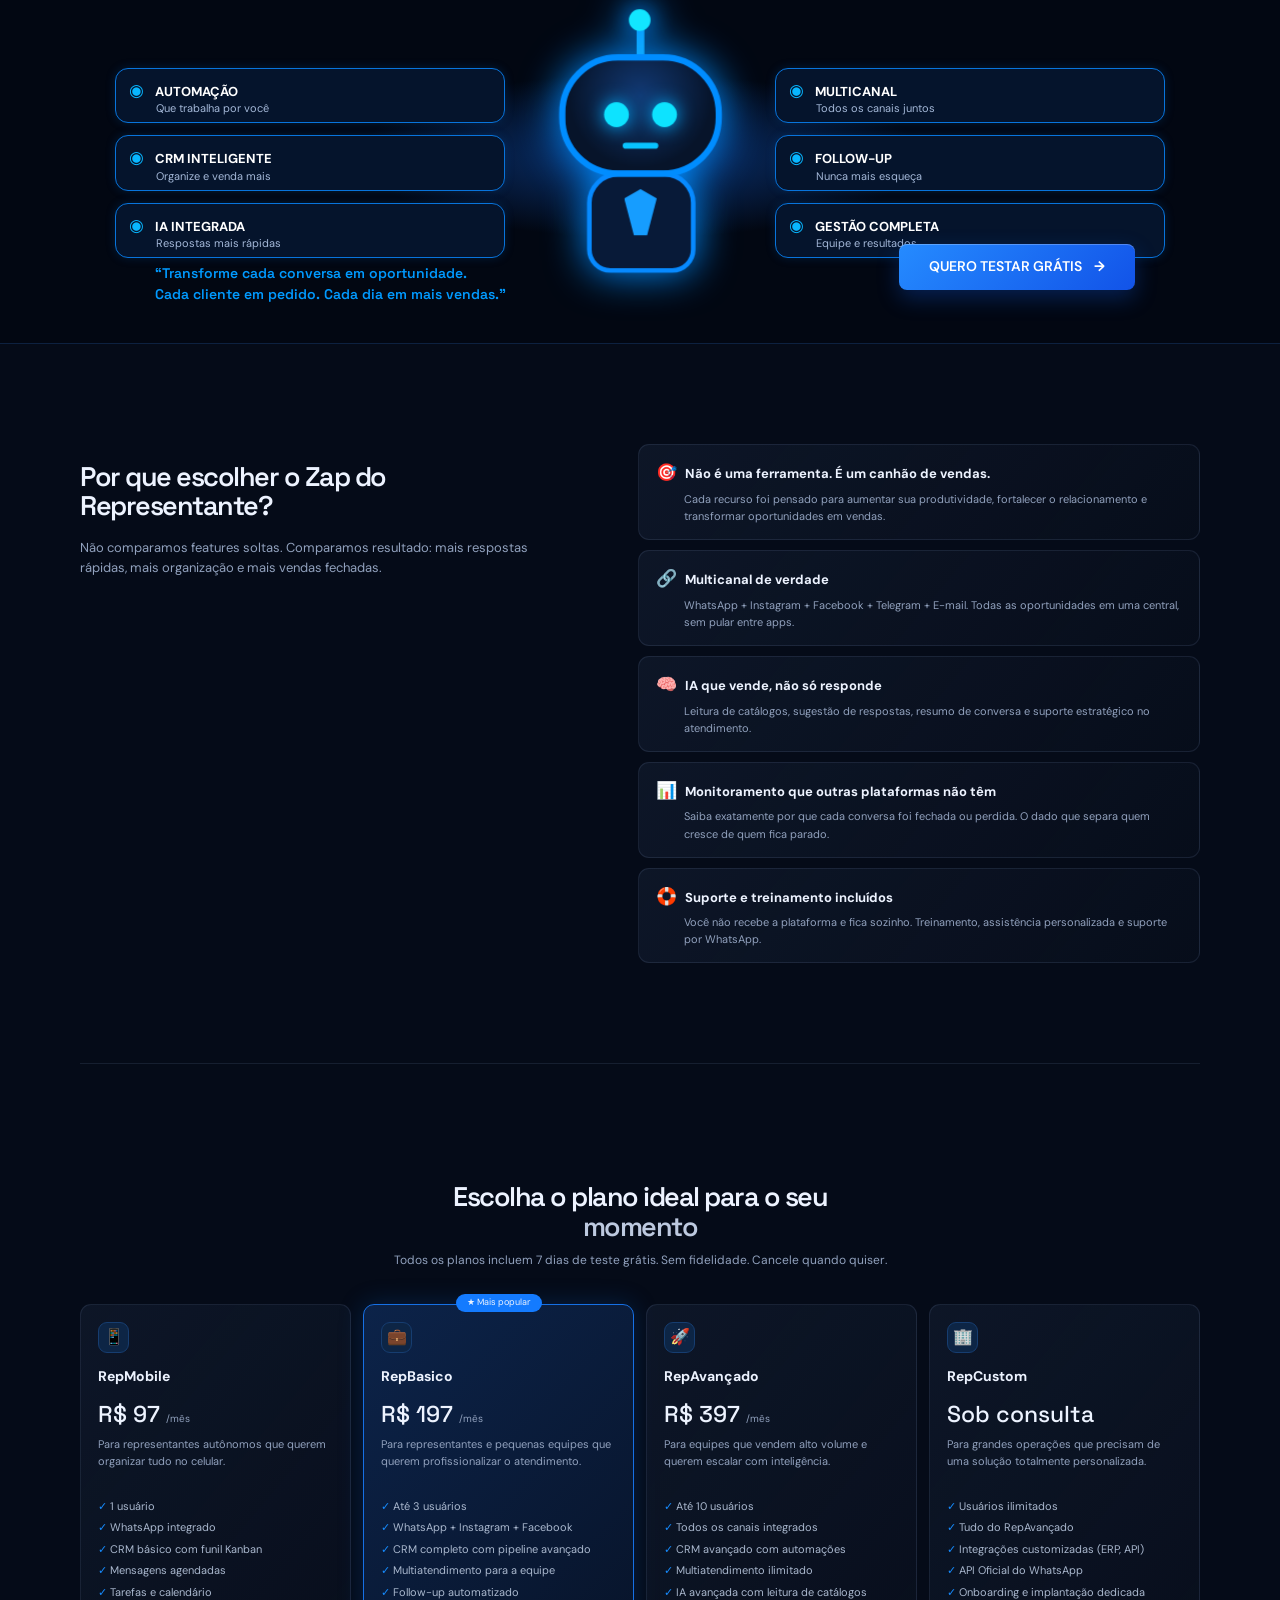
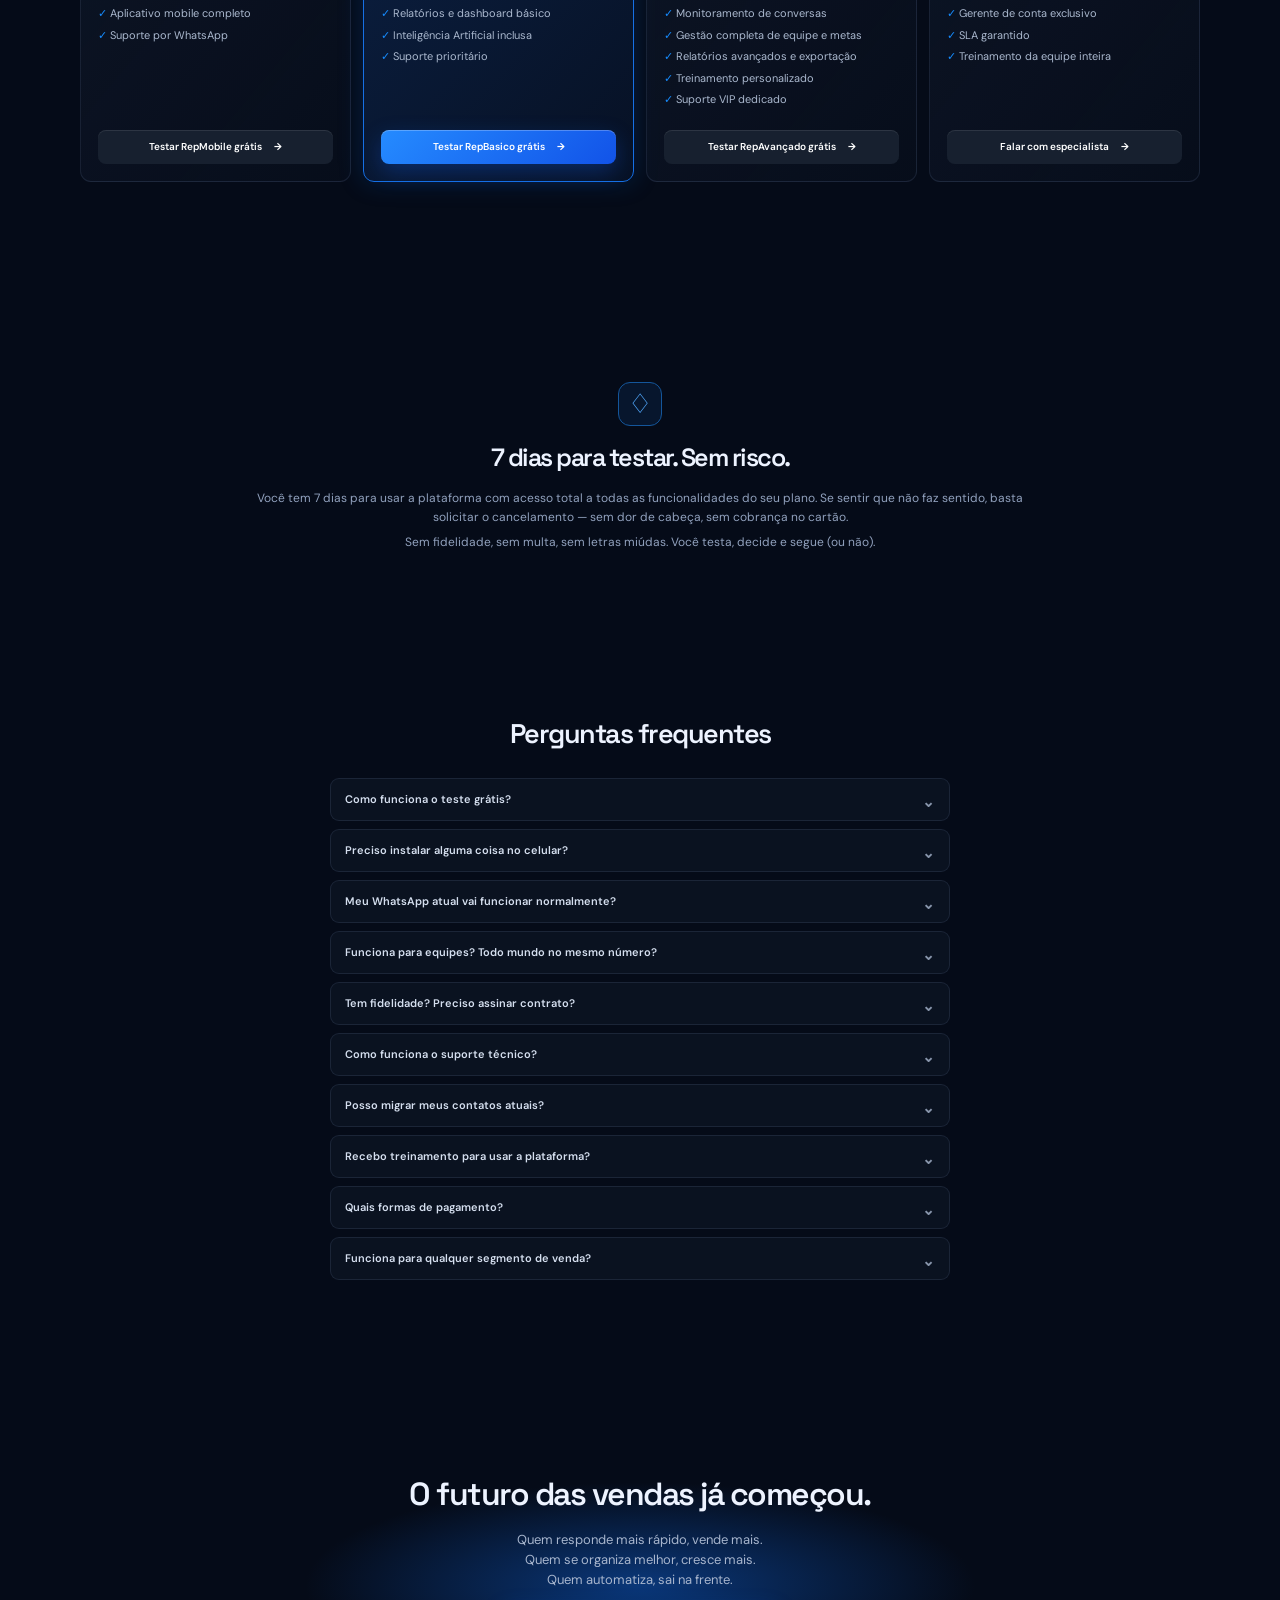
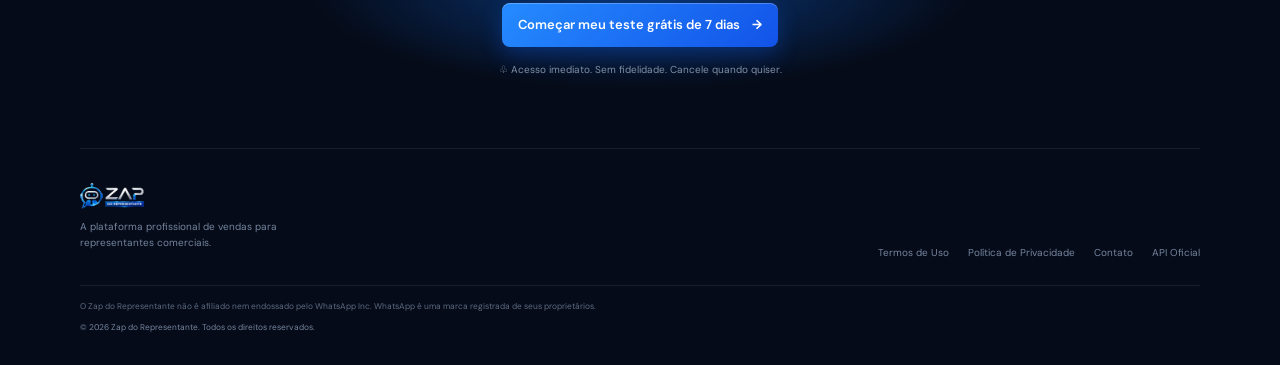
==== commit bc3fa260: "perf: reduz logo e ícone ao tamanho realmente exibido A logo era servida com 640px de largura para a" ====
--- a/index.html
+++ b/index.html
@@ -30,7 +30,7 @@
   </head>
   <body>
     <header class="site-header" id="topo">
-      <a class="brand" href="#topo" aria-label="Zap do Representante, início"><img src="assets/img/logo.png" alt="Zap do Representante" width="1022" height="413" /></a>
+      <a class="brand" href="#topo" aria-label="Zap do Representante, início"><img src="assets/img/logo.png" alt="Zap do Representante" width="320" height="129" /></a>
       <button class="menu-toggle" aria-controls="menu" aria-expanded="false" aria-label="Abrir menu"><span></span><span></span><span></span></button>
       <nav id="menu" class="main-nav" aria-label="Navegação principal">
         <a href="#problema">Problema</a><a href="#solucao">Solução</a><a href="#funcionalidades">Funcionalidades</a><a href="#planos">Planos</a><a href="#faq">FAQ</a>
@@ -77,7 +77,7 @@
       <section id="faq" class="faq section-shell"><h2 class="centered">Perguntas frequentes</h2><div id="faq-list"></div></section>
       <section class="final-cta"><div><h2>O futuro das vendas já começou.</h2><p>Quem responde mais rápido, vende mais.<br>Quem se organiza melhor, cresce mais.<br>Quem automatiza, sai na frente.</p><a class="button" href="https://app.zapdorepresentante.com/signup">Começar meu teste grátis de 7 dias <b>→</b></a><small>♧ Acesso imediato. Sem fidelidade. Cancele quando quiser.</small></div></section>
     </main>
-    <footer><div><a class="brand" href="#topo"><img src="assets/img/logo.png" alt="Zap do Representante" width="1022" height="413" /></a><p>A plataforma profissional de vendas para representantes comerciais.</p></div><div class="footer-links"><div class="socials"><a data-rede="instagram" aria-label="Instagram">◎</a><a data-rede="facebook" aria-label="Facebook">f</a><a data-rede="linkedin" aria-label="LinkedIn">in</a><a data-rede="email" aria-label="E-mail">✉</a></div><a href="https://app.zapdorepresentante.com/terms-of-use">Termos de Uso</a><a href="https://app.zapdorepresentante.com/privacy-policy">Política de Privacidade</a><a data-contato href="#planos">Contato</a><a href="#planos">API Oficial</a></div><small><span class="disclaimer">O Zap do Representante não é afiliado nem endossado pelo WhatsApp Inc. WhatsApp é uma marca registrada de seus proprietários.</span>© 2026 Zap do Representante. Todos os direitos reservados.</small></footer>
+    <footer><div><a class="brand" href="#topo"><img src="assets/img/logo.png" alt="Zap do Representante" width="320" height="129" /></a><p>A plataforma profissional de vendas para representantes comerciais.</p></div><div class="footer-links"><div class="socials"><a data-rede="instagram" aria-label="Instagram">◎</a><a data-rede="facebook" aria-label="Facebook">f</a><a data-rede="linkedin" aria-label="LinkedIn">in</a><a data-rede="email" aria-label="E-mail">✉</a></div><a href="https://app.zapdorepresentante.com/terms-of-use">Termos de Uso</a><a href="https://app.zapdorepresentante.com/privacy-policy">Política de Privacidade</a><a data-contato href="#planos">Contato</a><a href="#planos">API Oficial</a></div><small><span class="disclaimer">O Zap do Representante não é afiliado nem endossado pelo WhatsApp Inc. WhatsApp é uma marca registrada de seus proprietários.</span>© 2026 Zap do Representante. Todos os direitos reservados.</small></footer>
     <script src="assets/js/main.js"></script>
   </body>
 </html>
